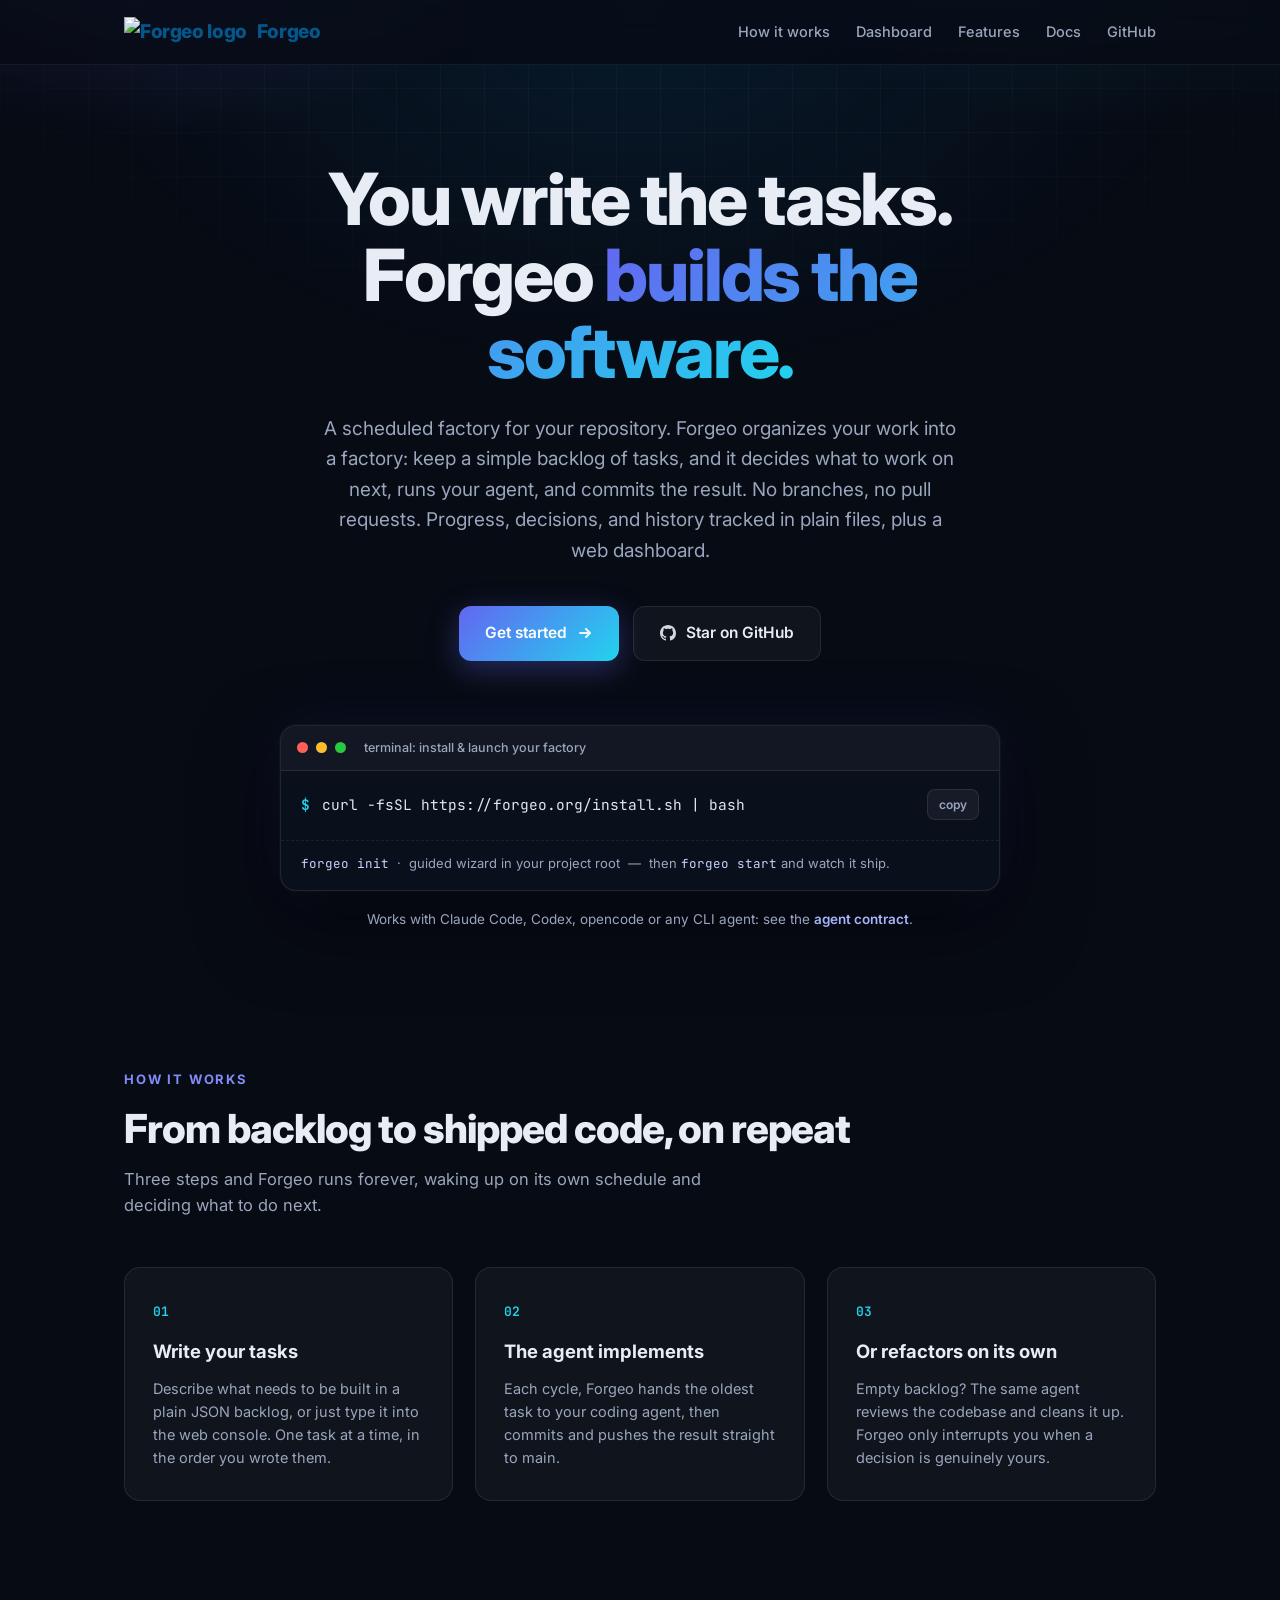
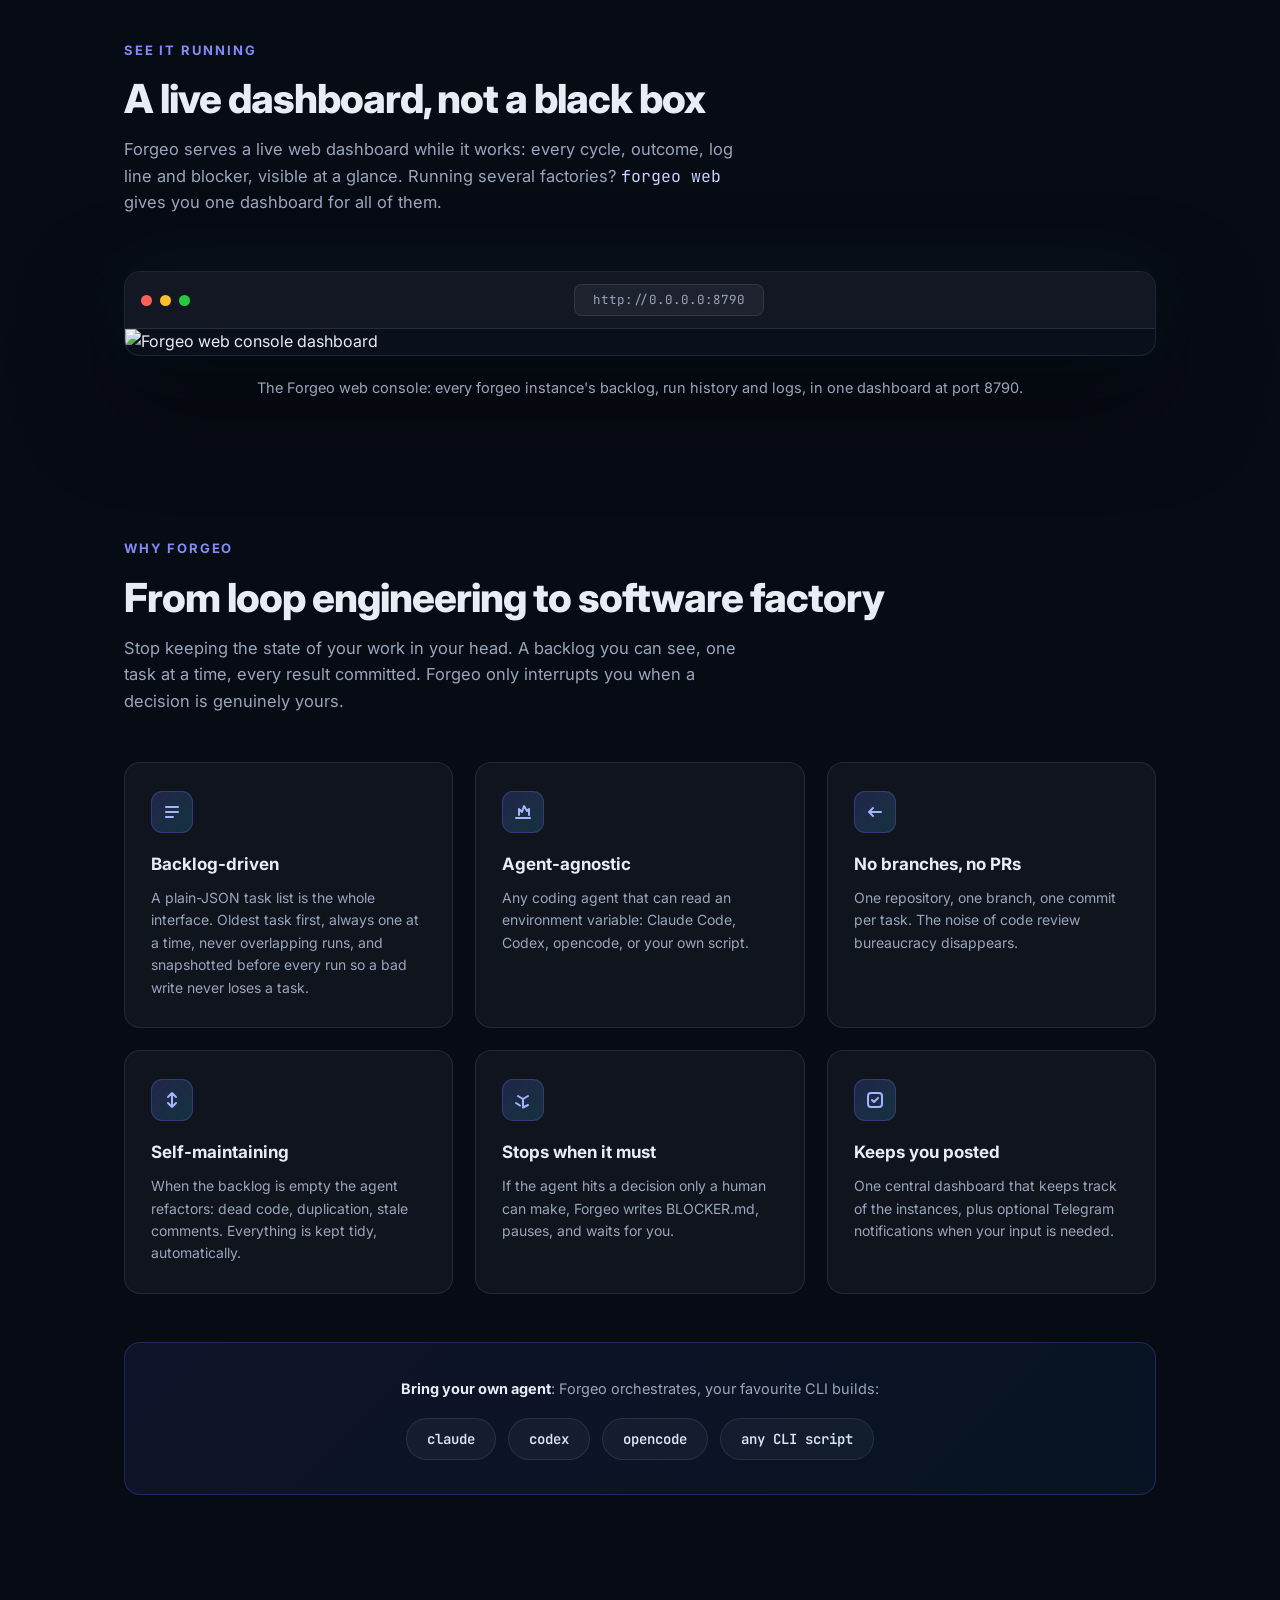
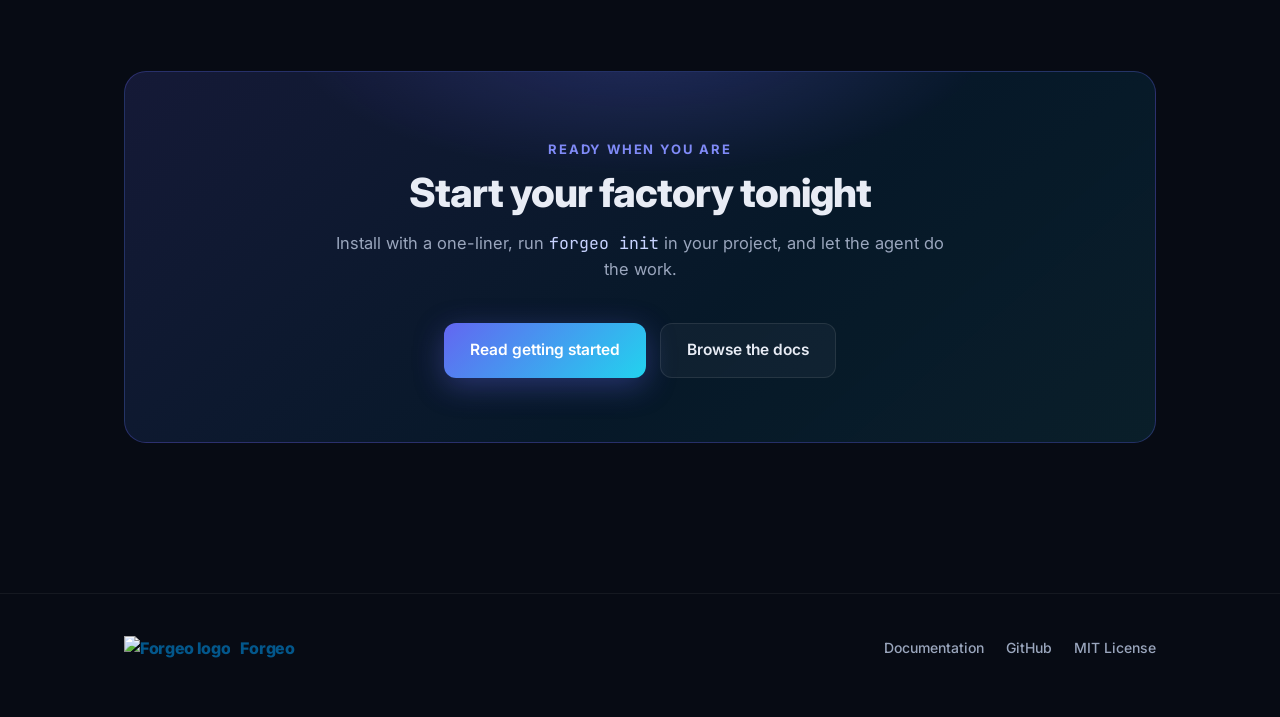
==== www/index.html @ 49a04492 "Snapshot the backlog before each run (#SELF-041)" ====
<!doctype html>
<html lang="en">
<head>
<meta charset="utf-8">
<meta name="viewport" content="width=device-width,initial-scale=1">
<title>Forgeo — The software factory for your coding agent</title>
<meta name="description" content="Forgeo is a software factory for your coding agent: organize your work in a structured backlog and Forgeo runs your agent on each task, committing the results.">
<meta property="og:title" content="Forgeo: The software factory for your coding agent">
<meta property="og:description" content="Turn a backlog into shipped software. An AI agent does the building; Forgeo organizes the work, tracks progress, and commits the results.">
<meta property="og:type" content="website">
<meta property="og:image" content="/img/console.png">
<link rel="icon" href="/img/logo.png">
<link rel="preconnect" href="https://fonts.googleapis.com">
<link rel="preconnect" href="https://fonts.gstatic.com" crossorigin>
<link href="https://fonts.googleapis.com/css2?family=Inter:wght@400;500;600;700;800&family=JetBrains+Mono:wght@400;600&display=swap" rel="stylesheet">
<style>
  :root {
    --bg: #070b14;
    --bg-soft: #0b1120;
    --panel: rgba(255, 255, 255, 0.04);
    --panel-border: rgba(255, 255, 255, 0.09);
    --text: #e8ecf5;
    --muted: #9aa6bd;
    --accent: #6366f1;
    --accent-2: #22d3ee;
    --accent-3: #085688;
    --gradient: linear-gradient(135deg, #6366f1 0%, #22d3ee 100%);
    --radius: 16px;
    --font: "Inter", -apple-system, "Segoe UI", Roboto, Helvetica, Arial, sans-serif;
    --mono: "JetBrains Mono", ui-monospace, SFMono-Regular, Menlo, Consolas, monospace;
  }
  * { margin: 0; padding: 0; box-sizing: border-box; }
  html { scroll-behavior: smooth; }
  body {
    font-family: var(--font);
    background: var(--bg);
    color: var(--text);
    line-height: 1.6;
    -webkit-font-smoothing: antialiased;
    overflow-x: hidden;
  }
  a { color: inherit; text-decoration: none; }
  .wrap { max-width: 1080px; margin: 0 auto; padding: 0 24px; }

  /* ---------- background ---------- */
  .bg-fixed { position: fixed; inset: 0; z-index: -2; background: var(--bg); }
  .bg-glow { position: fixed; inset: -20% -10% auto; z-index: -1; height: 900px; pointer-events: none;
    background:
      radial-gradient(600px 380px at 18% 8%, rgba(99, 102, 241, 0.22), transparent 65%),
      radial-gradient(700px 420px at 82% 4%, rgba(34, 211, 238, 0.13), transparent 65%),
      radial-gradient(800px 500px at 50% 22%, rgba(8, 86, 136, 0.20), transparent 70%);
  }
  .bg-grid { position: fixed; inset: 0; z-index: -1; pointer-events: none;
    background-image:
      linear-gradient(rgba(255,255,255,0.028) 1px, transparent 1px),
      linear-gradient(90deg, rgba(255,255,255,0.028) 1px, transparent 1px);
    background-size: 44px 44px;
    mask-image: radial-gradient(ellipse 90% 55% at 50% 0%, black 35%, transparent 75%);
  }

  /* ---------- nav ---------- */
  nav { position: sticky; top: 0; z-index: 50; backdrop-filter: blur(14px);
    background: rgba(7, 11, 20, 0.72); border-bottom: 1px solid rgba(255,255,255,0.06); }
  .nav-inner { display: flex; align-items: center; gap: 32px; height: 64px; }
  .brand { display: flex; align-items: center; gap: 10px; font-weight: 800; font-size: 19px; letter-spacing: -0.02em; color: #03578b; }
  .brand .logo { height: 30px; width: auto; display: block; }
  .nav-links { display: flex; gap: 26px; margin-left: auto; }
  .nav-links a { color: var(--muted); font-size: 14.5px; font-weight: 500; transition: color .18s; }
  .nav-links a:hover { color: var(--text); }

  /* ---------- hero ---------- */
  header.hero { padding: 96px 0 40px; text-align: center; }
  h1 { margin: 0 auto; max-width: 860px; font-size: clamp(40px, 6.4vw, 72px); font-weight: 800;
    line-height: 1.06; letter-spacing: -0.03em; }
  .grad { background: var(--gradient); -webkit-background-clip: text; background-clip: text; color: transparent; }
  .lead { margin: 24px auto 0; max-width: 640px; font-size: clamp(16px, 2vw, 19px); color: var(--muted); }
  .lead strong { color: var(--text); font-weight: 600; }
  .cta { margin-top: 40px; display: flex; gap: 14px; justify-content: center; flex-wrap: wrap; }
  .btn { display: inline-flex; align-items: center; gap: 10px; padding: 14px 26px; border-radius: 12px;
    font-size: 15.5px; font-weight: 600; transition: transform .15s, box-shadow .2s, background .2s; }
  .btn-primary { background: var(--gradient); color: #fff; box-shadow: 0 8px 30px rgba(99,102,241,0.35); }
  .btn-primary:hover { transform: translateY(-2px); box-shadow: 0 12px 40px rgba(99,102,241,0.5); }
  .btn-secondary { background: var(--panel); border: 1px solid var(--panel-border); color: var(--text); }
  .btn-secondary:hover { transform: translateY(-2px); background: rgba(255,255,255,0.07); }
  .btn svg { opacity: 0.9; }

  /* ---------- install box ---------- */
  .install { margin: 64px auto 0; max-width: 720px; text-align: left; }
  .term { border-radius: var(--radius); border: 1px solid var(--panel-border); overflow: hidden;
    background: #0a0f1c; box-shadow: 0 30px 80px rgba(0,0,0,0.55), 0 0 0 1px rgba(255,255,255,0.03), 0 0 60px rgba(99,102,241,0.10); }
  .term-bar { display: flex; align-items: center; gap: 8px; padding: 12px 16px; background: rgba(255,255,255,0.03);
    border-bottom: 1px solid var(--panel-border); }
  .dot-x { width: 11px; height: 11px; border-radius: 50%; background: #ff5f57; }
  .dot-y { width: 11px; height: 11px; border-radius: 50%; background: #febc2e; }
  .dot-z { width: 11px; height: 11px; border-radius: 50%; background: #28c840; }
  .term-title { margin-left: 10px; font-size: 12.5px; color: var(--muted); font-weight: 500; }
  .term-body { padding: 18px 20px 20px; }
  .cmd { display: flex; align-items: center; gap: 12px; font-family: var(--mono); font-size: 14.5px; }
  .cmd .prompt { color: var(--accent-2); font-weight: 600; flex: none; }
  .cmd .text { color: #dfe6f3; word-break: break-all; }
  .copy { margin-left: auto; flex: none; border: 1px solid var(--panel-border); background: rgba(255,255,255,0.05);
    color: var(--muted); border-radius: 8px; padding: 7px 11px; cursor: pointer; font-size: 12px; font-weight: 600;
    font-family: var(--font); transition: all .15s; }
  .copy:hover { color: var(--text); background: rgba(255,255,255,0.1); }
  .copy.ok { color: #34d399; border-color: rgba(52,211,153,0.4); }
  .term-foot { padding: 12px 20px 16px; font-size: 13px; color: var(--muted); border-top: 1px dashed rgba(255,255,255,0.07); }
  .term-foot code { color: #c7d2fe; font-family: var(--mono); font-size: 12.5px; }
  .hint { margin-top: 18px; text-align: center; font-size: 13.5px; color: var(--muted); }
  .hint a { color: #a5b4fc; font-weight: 600; }
  .hint a:hover { text-decoration: underline; }

  /* ---------- sections ---------- */
  section { padding: 96px 0 40px; }
  .eyebrow { font-size: 13px; font-weight: 700; letter-spacing: 0.14em; text-transform: uppercase; color: #818cf8; }
  h2 { margin-top: 14px; font-size: clamp(28px, 4vw, 40px); font-weight: 800; letter-spacing: -0.025em; line-height: 1.15; }
  .sub { margin-top: 14px; max-width: 620px; color: var(--muted); font-size: 16.5px; }

  /* ---------- how it works ---------- */
  .steps { display: grid; grid-template-columns: repeat(3, 1fr); gap: 22px; margin-top: 48px; }
  .step { position: relative; padding: 30px 28px; border-radius: var(--radius); background: var(--panel);
    border: 1px solid var(--panel-border); transition: transform .2s, border-color .2s; }
  .step:hover { transform: translateY(-4px); border-color: rgba(99,102,241,0.4); }
  .step-num { font-family: var(--mono); font-size: 13px; font-weight: 600; color: var(--accent-2); }
  .step h3 { margin-top: 14px; font-size: 18.5px; font-weight: 700; }
  .step p { margin-top: 10px; font-size: 14.5px; color: var(--muted); }

  /* ---------- screenshot ---------- */
  .shot-wrap { margin-top: 56px; }
  .browser { border-radius: var(--radius); border: 1px solid var(--panel-border); overflow: hidden;
    background: #0a0f1c; box-shadow: 0 40px 100px rgba(0,0,0,0.6), 0 0 80px rgba(34,211,238,0.07); }
  .browser-bar { display: flex; align-items: center; gap: 8px; padding: 12px 16px; background: rgba(255,255,255,0.03);
    border-bottom: 1px solid var(--panel-border); }
  .url-pill { margin-left: auto; margin-right: auto; padding: 5px 18px; border-radius: 8px; background: rgba(255,255,255,0.05);
    border: 1px solid var(--panel-border); font-size: 12.5px; color: var(--muted); font-family: var(--mono); }
  .browser img { display: block; width: 100%; height: auto; }
  .shot-caption { margin-top: 20px; text-align: center; color: var(--muted); font-size: 14.5px; }

  /* ---------- features ---------- */
  .feats { display: grid; grid-template-columns: repeat(3, 1fr); gap: 22px; margin-top: 48px; }
  .feat { padding: 28px 26px; border-radius: var(--radius); background: var(--panel); border: 1px solid var(--panel-border);
    transition: transform .2s, border-color .2s; }
  .feat:hover { transform: translateY(-4px); border-color: rgba(34,211,238,0.35); }
  .feat-icon { width: 42px; height: 42px; border-radius: 11px; display: flex; align-items: center; justify-content: center;
    background: linear-gradient(135deg, rgba(99,102,241,0.22), rgba(34,211,238,0.16)); border: 1px solid rgba(99,102,241,0.3); }
  .feat h3 { margin-top: 18px; font-size: 17px; font-weight: 700; }
  .feat p { margin-top: 9px; font-size: 14px; color: var(--muted); }

  /* ---------- agents strip ---------- */
  .agents { margin-top: 48px; padding: 34px 32px; border-radius: var(--radius); text-align: center;
    background: linear-gradient(135deg, rgba(99,102,241,0.10), rgba(8,86,136,0.12));
    border: 1px solid rgba(99,102,241,0.25); }
  .agents p { color: var(--muted); font-size: 14.5px; }
  .agent-chips { display: flex; gap: 12px; justify-content: center; flex-wrap: wrap; margin-top: 18px; }
  .chip { padding: 9px 20px; border-radius: 999px; border: 1px solid var(--panel-border); background: rgba(255,255,255,0.04);
    font-family: var(--mono); font-size: 14px; font-weight: 600; color: #dbe4f5; }

  /* ---------- final cta ---------- */
  .cta-box { margin-top: 40px; padding: 64px 32px; text-align: center; border-radius: 22px;
    background: linear-gradient(140deg, rgba(99,102,241,0.16), rgba(8,86,136,0.18) 60%, rgba(34,211,238,0.10));
    border: 1px solid rgba(99,102,241,0.3); position: relative; overflow: hidden; }
  .cta-box::before { content: ""; position: absolute; inset: 0; pointer-events: none;
    background: radial-gradient(500px 200px at 50% -10%, rgba(99,102,241,0.25), transparent 70%); }
  .cta-box h2 { margin-top: 8px; }
  .cta-box .sub { margin-left: auto; margin-right: auto; }

  /* ---------- footer ---------- */
  footer { margin-top: 110px; border-top: 1px solid rgba(255,255,255,0.06); padding: 42px 0 56px; }
  .foot { display: flex; align-items: center; gap: 24px; flex-wrap: wrap; }
  .foot .brand { font-size: 16px; }
  .foot .brand .logo { height: 24px; }
  .foot-links { display: flex; gap: 22px; margin-left: auto; }
  .foot-links a { color: var(--muted); font-size: 14px; font-weight: 500; }
  .foot-links a:hover { color: var(--text); }
  .foot-note { margin-top: 26px; font-size: 13px; color: #6b7688; }
  .foot-note a { color: #a5b4fc; font-weight: 600; }
  .foot-note a:hover { text-decoration: underline; }

  @media (max-width: 860px) {
    .steps, .feats { grid-template-columns: 1fr; }
    .nav-links { display: none; }
    header.hero { padding-top: 64px; }
    .url-pill { display: none; }
  }
</style>
</head>
<body>
<div class="bg-fixed"></div>
<div class="bg-glow"></div>
<div class="bg-grid"></div>

<nav>
  <div class="wrap nav-inner">
    <a class="brand" href="/">
      <img class="logo" src="/img/logo.png" alt="Forgeo logo">
      Forgeo
    </a>
    <div class="nav-links">
      <a href="#how">How it works</a>
      <a href="#console">Dashboard</a>
      <a href="#features">Features</a>
      <a href="/docs/">Docs</a>
      <a href="https://github.com/lucaGazzola/forgeo">GitHub</a>
    </div>
  </div>
</nav>

<header class="hero">
  <div class="wrap">
    <h1>You write the tasks.<br>Forgeo <span class="grad">builds the software.</span></h1>
    <p class="lead">
      A scheduled factory for your repository. Forgeo organizes your work into a factory:
      keep a simple backlog of tasks, and it decides what to work on next, runs
      your agent, and commits the result. No branches,
      no pull requests. Progress, decisions, and history tracked in plain
      files, plus a web dashboard.
    </p>
    <div class="cta">
      <a class="btn btn-primary" href="/docs/getting-started/">
        Get started
        <svg width="16" height="16" viewBox="0 0 16 16" fill="none"><path d="M3 8h9M9 4l4 4-4 4" stroke="currentColor" stroke-width="2" stroke-linecap="round" stroke-linejoin="round"/></svg>
      </a>
      <a class="btn btn-secondary" href="https://github.com/lucaGazzola/forgeo">
        <svg width="16" height="16" viewBox="0 0 16 16" fill="currentColor"><path d="M8 0C3.58 0 0 3.58 0 8c0 3.54 2.29 6.53 5.47 7.59.4.07.55-.17.55-.38 0-.19-.01-.82-.01-1.49-2.01.37-2.53-.49-2.69-.94-.09-.23-.48-.94-.82-1.13-.28-.15-.68-.52-.01-.53.63-.01 1.08.58 1.23.82.72 1.21 1.87.87 2.33.66.07-.52.28-.87.51-1.07-1.78-.2-3.64-.89-3.64-3.95 0-.87.31-1.59.82-2.15-.08-.2-.36-1.02.08-2.12 0 0 .67-.21 2.2.82.64-.18 1.32-.27 2-.27.68 0 1.36.09 2 .27 1.53-1.04 2.2-.82 2.2-.82.44 1.1.16 1.92.08 2.12.51.56.82 1.27.82 2.15 0 3.07-1.87 3.75-3.65 3.95.29.25.54.73.54 1.48 0 1.07-.01 1.93-.01 2.2 0 .21.15.46.55.38A8.01 8.01 0 0 0 16 8c0-4.42-3.58-8-8-8Z"/></svg>
        Star on GitHub
      </a>
    </div>

    <div class="install">
      <div class="term">
        <div class="term-bar">
          <span class="dot-x"></span><span class="dot-y"></span><span class="dot-z"></span>
          <span class="term-title">terminal: install &amp; launch your factory</span>
        </div>
        <div class="term-body">
          <div class="cmd">
            <span class="prompt">$</span>
            <span class="text">curl -fsSL https://forgeo.org/install.sh | bash</span>
            <button class="copy" data-copy="curl -fsSL https://forgeo.org/install.sh | bash">copy</button>
          </div>
        </div>
        <div class="term-foot">
          <code>forgeo init</code> &nbsp;·&nbsp; guided wizard in your project root &nbsp;—&nbsp; then <code>forgeo start</code> and watch it ship.
        </div>
      </div>
      <p class="hint">Works with Claude Code, Codex, opencode or any CLI agent: see the <a href="/docs/agent-contract/">agent contract</a>.</p>
    </div>
  </div>
</header>

<section id="how">
  <div class="wrap">
    <span class="eyebrow">How it works</span>
    <h2>From backlog to shipped code, on repeat</h2>
    <p class="sub">Three steps and Forgeo runs forever, waking up on its own schedule and deciding what to do next.</p>
    <div class="steps">
      <div class="step">
        <span class="step-num">01</span>
        <h3>Write your tasks</h3>
        <p>Describe what needs to be built in a plain JSON backlog, or just type it into the web console. One task at a time, in the order you wrote them.</p>
      </div>
      <div class="step">
        <span class="step-num">02</span>
        <h3>The agent implements</h3>
        <p>Each cycle, Forgeo hands the oldest task to your coding agent, then commits and pushes the result straight to main.</p>
      </div>
      <div class="step">
        <span class="step-num">03</span>
        <h3>Or refactors on its own</h3>
        <p>Empty backlog? The same agent reviews the codebase and cleans it up. Forgeo only interrupts you when a decision is genuinely yours.</p>
      </div>
    </div>
  </div>
</section>

<section id="console">
  <div class="wrap">
    <span class="eyebrow">See it running</span>
    <h2>A live dashboard, not a black box</h2>
    <p class="sub">Forgeo serves a live web dashboard while it works: every cycle, outcome, log line and blocker, visible at a glance. Running several factories? <code style="font-family:var(--mono);color:#c7d2fe">forgeo web</code> gives you one dashboard for all of them.</p>
    <div class="shot-wrap">
      <div class="browser">
        <div class="browser-bar">
          <span class="dot-x"></span><span class="dot-y"></span><span class="dot-z"></span>
          <span class="url-pill">http://0.0.0.0:8790</span>
        </div>
        <img src="/img/console.png" alt="Forgeo web console dashboard">
      </div>
      <p class="shot-caption">The Forgeo web console: every forgeo instance's backlog, run history and logs, in one dashboard at port 8790.</p>
    </div>
  </div>
</section>

<section id="features">
  <div class="wrap">
    <span class="eyebrow">Why Forgeo</span>
    <h2>From loop engineering to software factory</h2>
    <p class="sub">Stop keeping the state of your work in your head. A backlog you can see, one task at a time, every result committed. Forgeo only interrupts you when a decision is genuinely yours.</p>
    <div class="feats">
      <div class="feat">
        <div class="feat-icon">
          <svg width="20" height="20" viewBox="0 0 20 20" fill="none"><path d="M4 5h12M4 10h12M4 15h7" stroke="#a5b4fc" stroke-width="2" stroke-linecap="round"/></svg>
        </div>
        <h3>Backlog-driven</h3>
        <p>A plain-JSON task list is the whole interface. Oldest task first, always one at a time, never overlapping runs, and snapshotted before every run so a bad write never loses a task.</p>
      </div>
      <div class="feat">
        <div class="feat-icon">
          <svg width="20" height="20" viewBox="0 0 20 20" fill="none"><path d="M3 16h14M6 13V7l3 3 2-6 3 5 2-2v6" stroke="#a5b4fc" stroke-width="2" stroke-linecap="round" stroke-linejoin="round"/></svg>
        </div>
        <h3>Agent-agnostic</h3>
        <p>Any coding agent that can read an environment variable: Claude Code, Codex, opencode, or your own script.</p>
      </div>
      <div class="feat">
        <div class="feat-icon">
          <svg width="20" height="20" viewBox="0 0 20 20" fill="none"><path d="M4 10h12M4 10l4-4M4 10l4 4" stroke="#a5b4fc" stroke-width="2" stroke-linecap="round" stroke-linejoin="round"/></svg>
        </div>
        <h3>No branches, no PRs</h3>
        <p>One repository, one branch, one commit per task. The noise of code review bureaucracy disappears.</p>
      </div>
      <div class="feat">
        <div class="feat-icon">
          <svg width="20" height="20" viewBox="0 0 20 20" fill="none"><path d="M10 3v14M10 3L6 7M10 3l4 4M10 17l-4-4M10 17l4-4" stroke="#a5b4fc" stroke-width="2" stroke-linecap="round" stroke-linejoin="round"/></svg>
        </div>
        <h3>Self-maintaining</h3>
        <p>When the backlog is empty the agent refactors: dead code, duplication, stale comments. Everything is kept tidy, automatically.</p>
      </div>
      <div class="feat">
        <div class="feat-icon">
          <svg width="20" height="20" viewBox="0 0 20 20" fill="none"><path d="M10 9l5-3M10 9v7M10 9 5 6M3 13l4 2.5M10 17.5 15 15" stroke="#a5b4fc" stroke-width="2" stroke-linecap="round" stroke-linejoin="round"/></svg>
        </div>
        <h3>Stops when it must</h3>
        <p>If the agent hits a decision only a human can make, Forgeo writes BLOCKER.md, pauses, and waits for you.</p>
      </div>
      <div class="feat">
        <div class="feat-icon">
          <svg width="20" height="20" viewBox="0 0 20 20" fill="none"><rect x="3" y="3" width="14" height="14" rx="3" stroke="#a5b4fc" stroke-width="2"/><path d="M7 10l2 2 4-4" stroke="#a5b4fc" stroke-width="2" stroke-linecap="round" stroke-linejoin="round"/></svg>
        </div>
        <h3>Keeps you posted</h3>
        <p>One central dashboard that keeps track of the instances, plus optional Telegram notifications when your input is needed.</p>
      </div>
    </div>

    <div class="agents">
      <p><strong style="color:var(--text)">Bring your own agent</strong>: Forgeo orchestrates, your favourite CLI builds:</p>
      <div class="agent-chips">
        <span class="chip">claude</span>
        <span class="chip">codex</span>
        <span class="chip">opencode</span>
        <span class="chip">any CLI script</span>
      </div>
    </div>
  </div>
</section>

<section>
  <div class="wrap">
    <div class="cta-box">
      <span class="eyebrow">Ready when you are</span>
      <h2>Start your factory tonight</h2>
      <p class="sub">Install with a one-liner, run <code style="font-family:var(--mono);color:#c7d2fe">forgeo init</code> in your project, and let the agent do the work.</p>
      <div class="cta">
        <a class="btn btn-primary" href="/docs/getting-started/">Read getting started</a>
        <a class="btn btn-secondary" href="/docs/">Browse the docs</a>
      </div>
    </div>
  </div>
</section>

<footer>
  <div class="wrap">
    <div class="foot">
      <a class="brand" href="/">
        <img class="logo" src="/img/logo.png" alt="Forgeo logo">
        Forgeo
      </a>
      <div class="foot-links">
        <a href="/docs/">Documentation</a>
        <a href="https://github.com/lucaGazzola/forgeo">GitHub</a>
        <a href="https://github.com/lucaGazzola/forgeo/blob/main/LICENSE">MIT License</a>
      </div>
    </div>
  </div>
</footer>

<script>
  document.querySelectorAll(".copy").forEach(function (btn) {
    btn.addEventListener("click", function () {
      var text = btn.getAttribute("data-copy");
      navigator.clipboard.writeText(text).then(function () {
        btn.textContent = "copied";
        btn.classList.add("ok");
        setTimeout(function () { btn.textContent = "copy"; btn.classList.remove("ok"); }, 1800);
      });
    });
  });
</script>
</body>
</html>
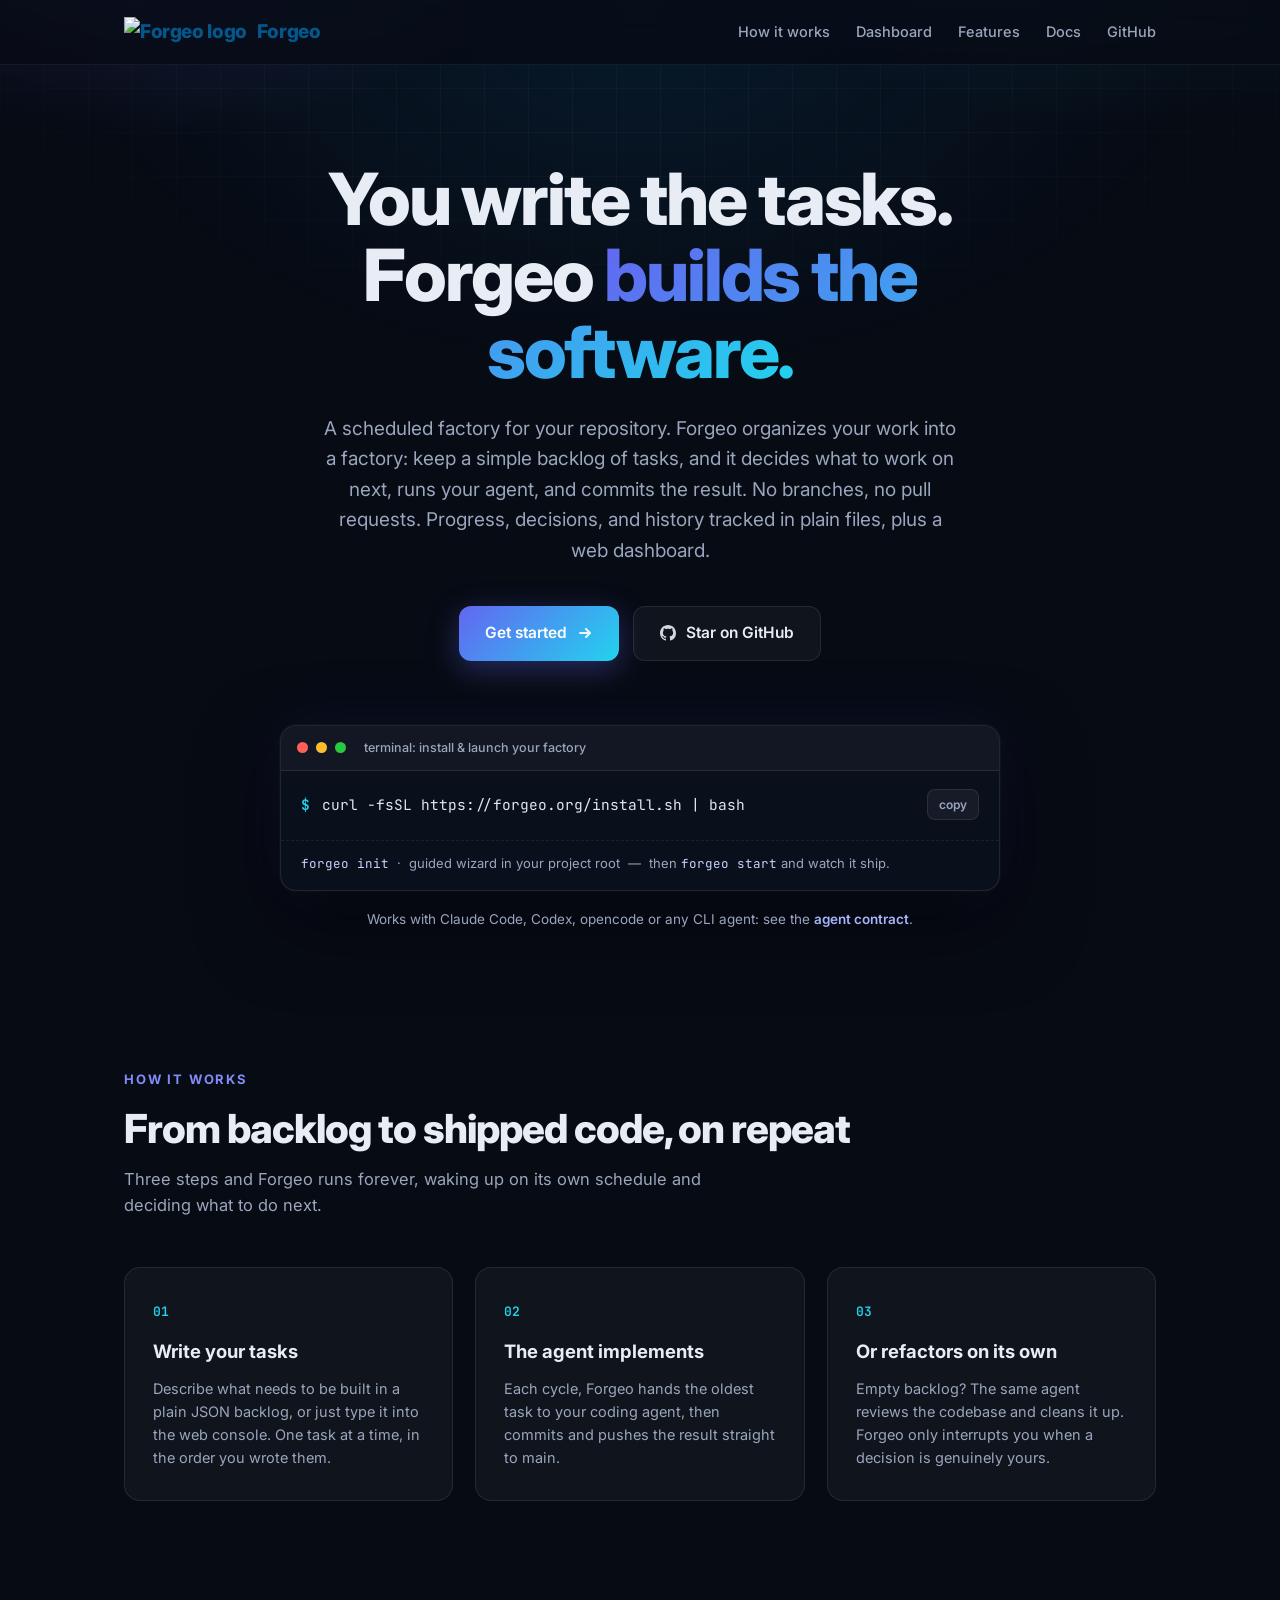
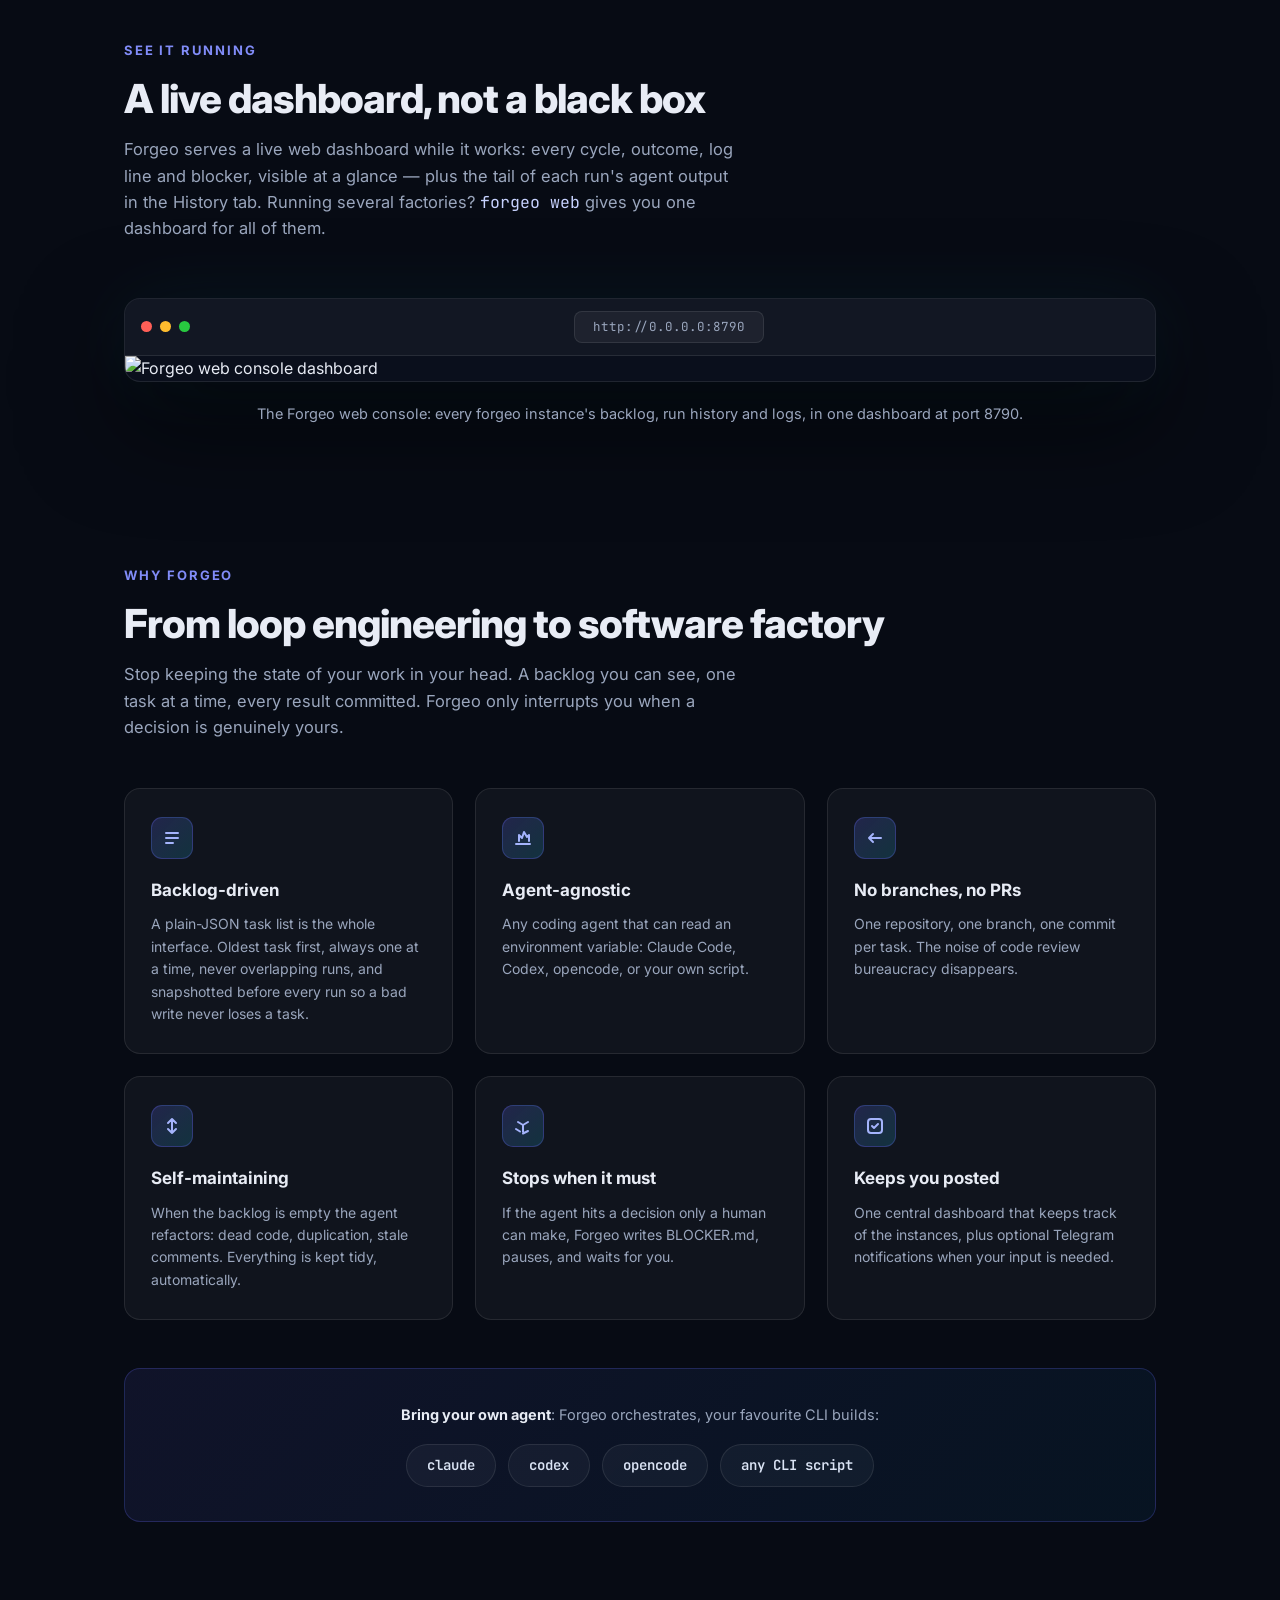
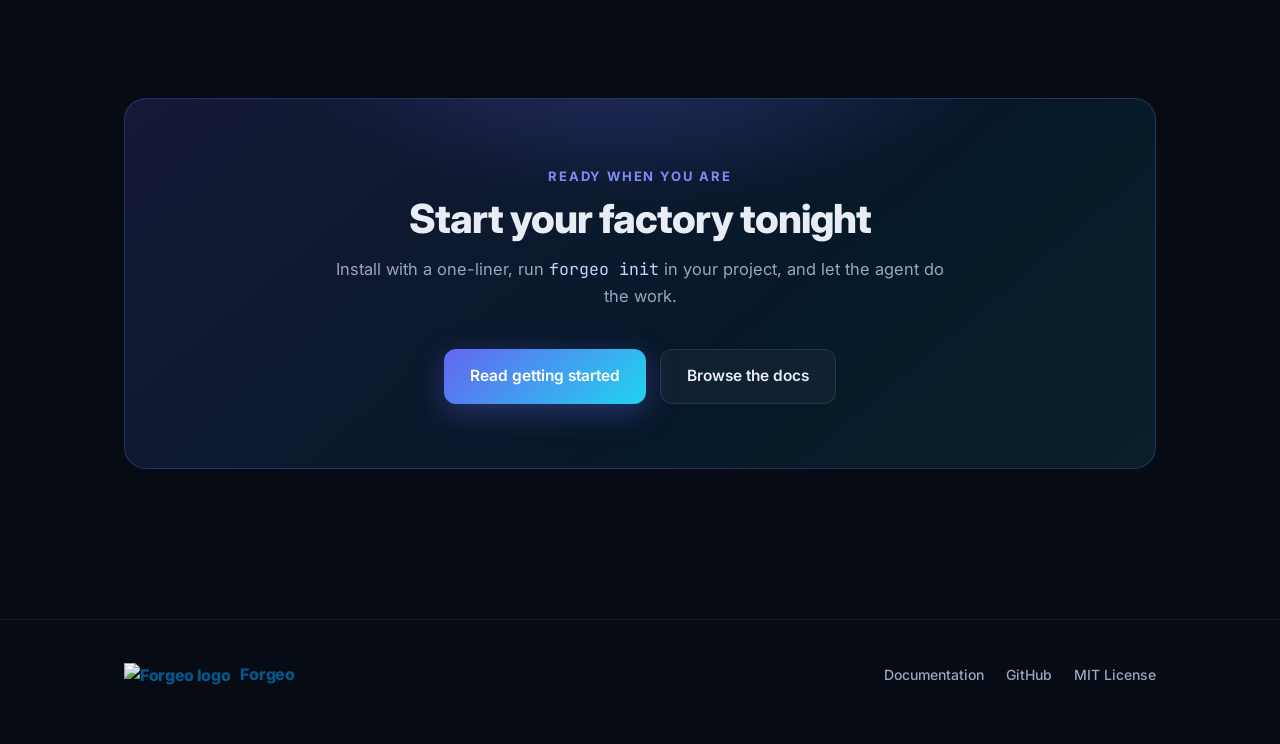
==== commit af24c1e4: "Persist bounded agent output per run and show it in the web console" ====
--- a/www/index.html
+++ b/www/index.html
@@ -276,7 +276,7 @@
   <div class="wrap">
     <span class="eyebrow">See it running</span>
     <h2>A live dashboard, not a black box</h2>
-    <p class="sub">Forgeo serves a live web dashboard while it works: every cycle, outcome, log line and blocker, visible at a glance. Running several factories? <code style="font-family:var(--mono);color:#c7d2fe">forgeo web</code> gives you one dashboard for all of them.</p>
+    <p class="sub">Forgeo serves a live web dashboard while it works: every cycle, outcome, log line and blocker, visible at a glance — plus the tail of each run's agent output in the History tab. Running several factories? <code style="font-family:var(--mono);color:#c7d2fe">forgeo web</code> gives you one dashboard for all of them.</p>
     <div class="shot-wrap">
       <div class="browser">
         <div class="browser-bar">
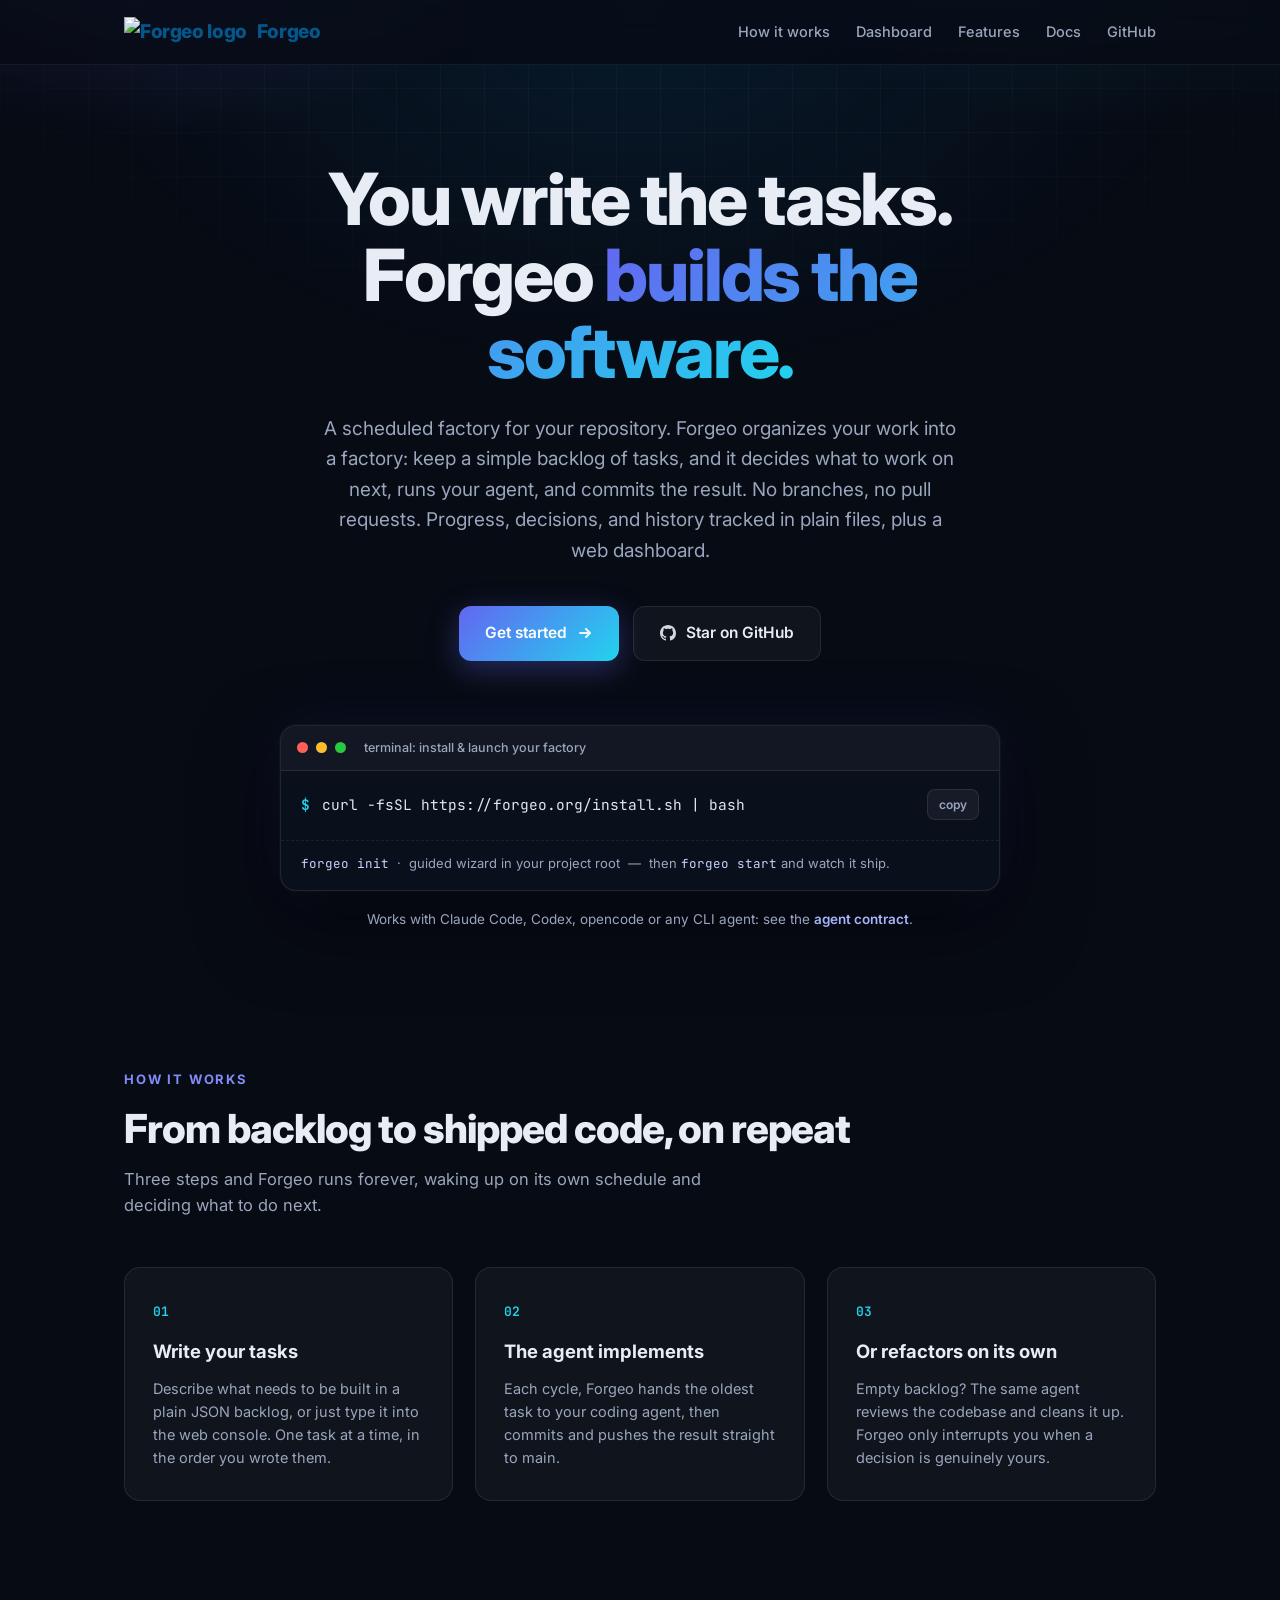
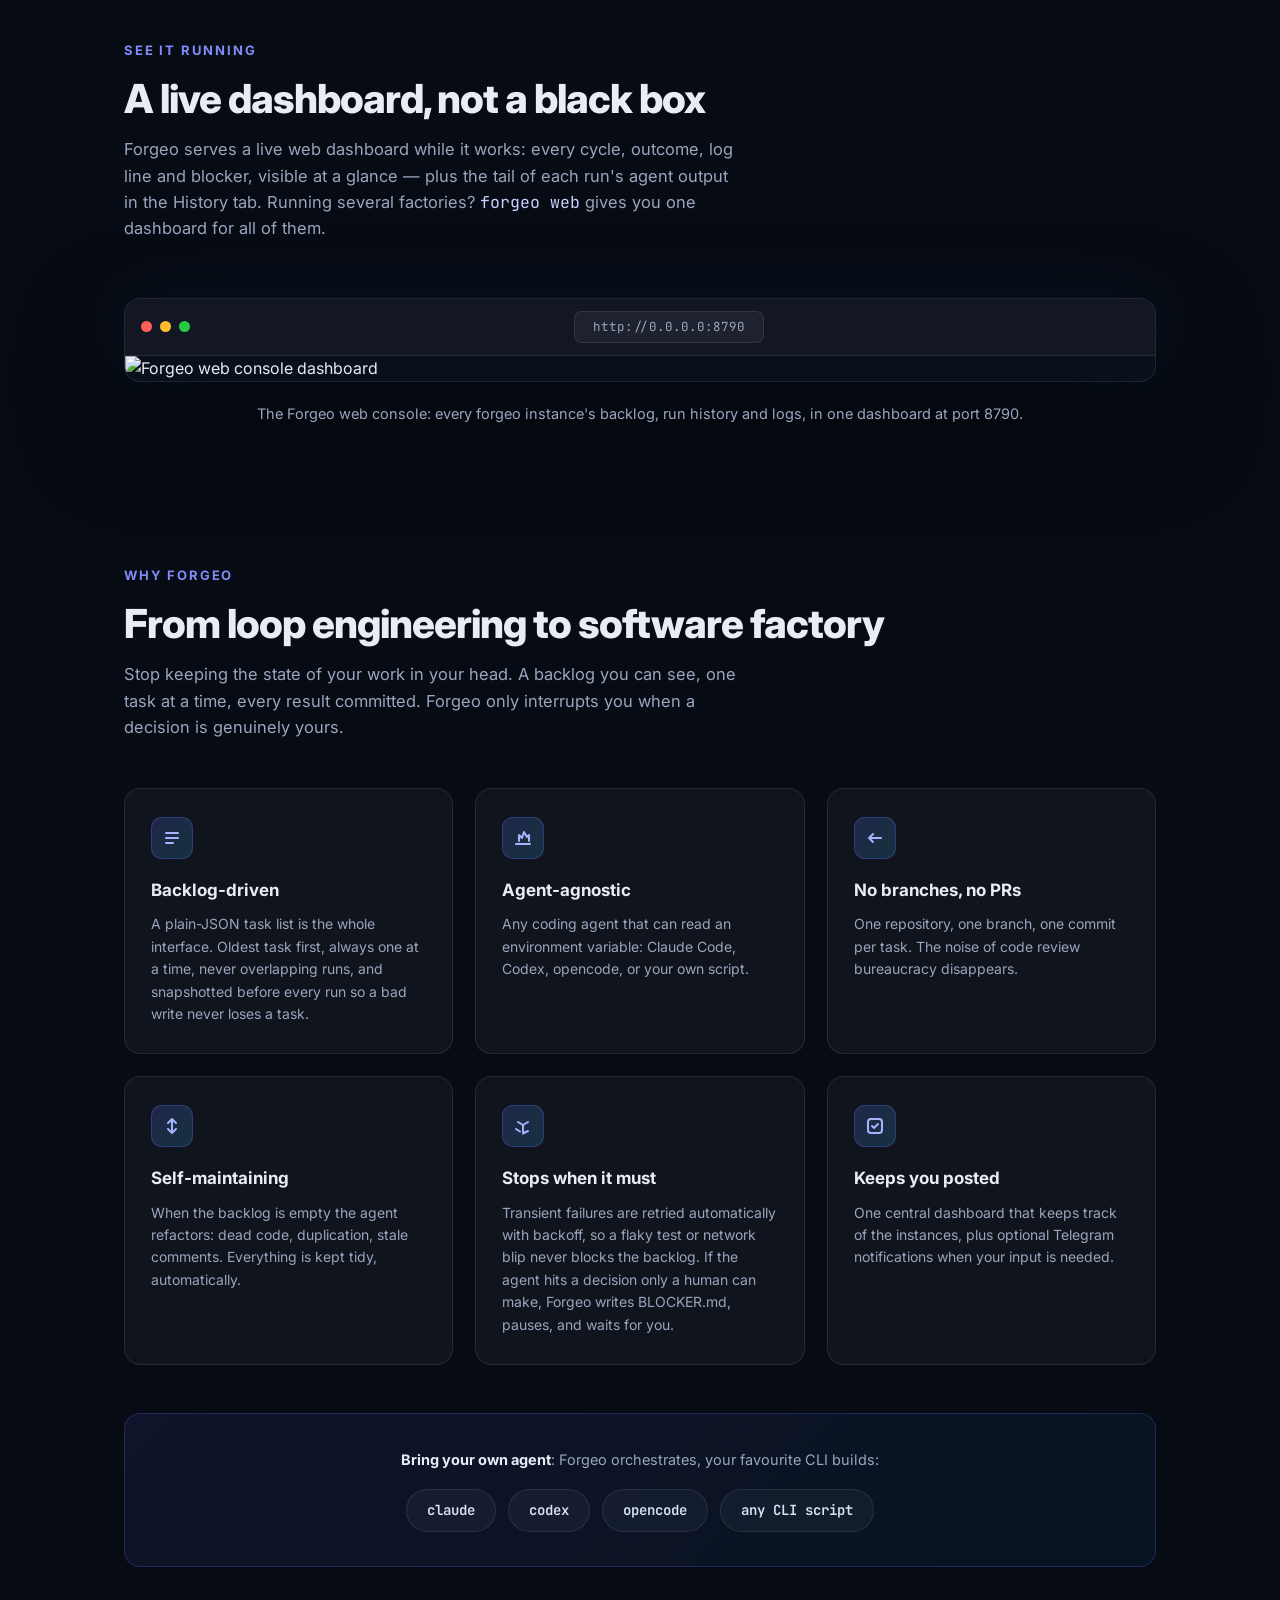
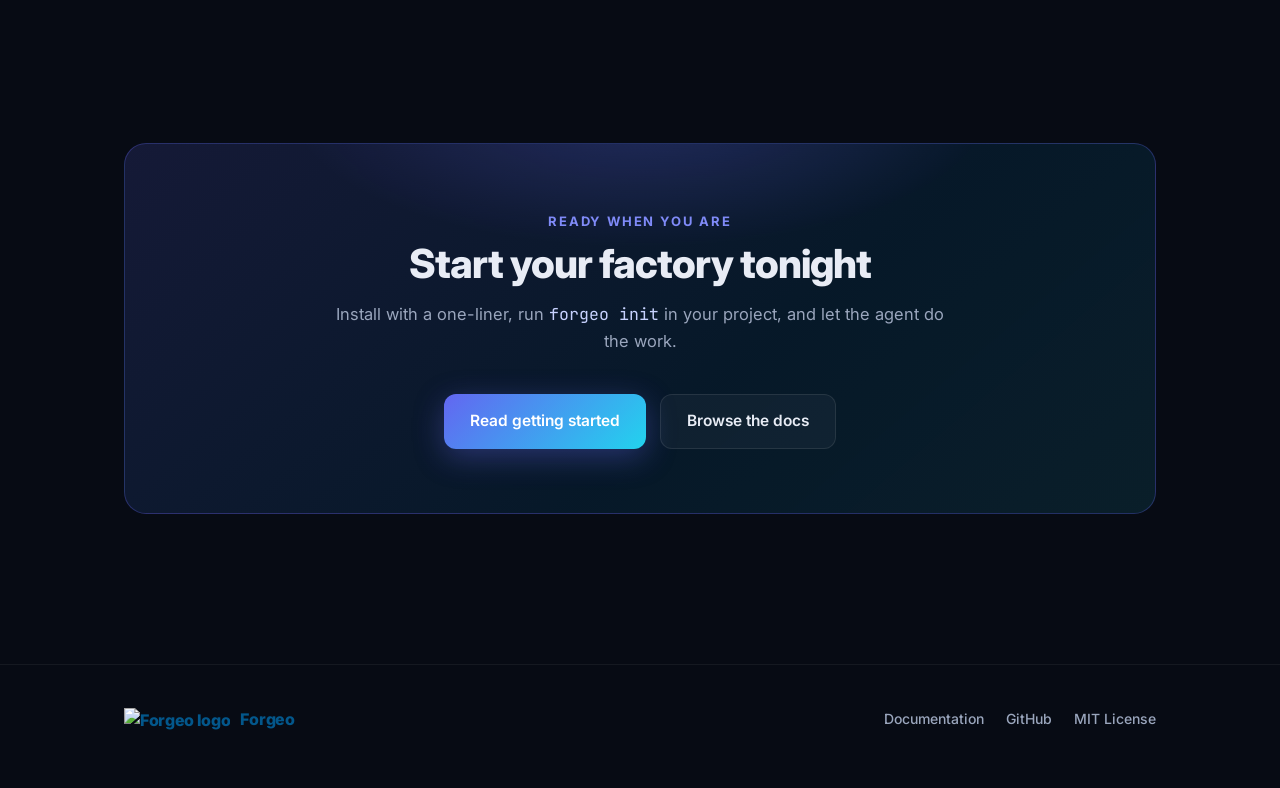
==== commit ceffc7e3: "Auto-retry FAILED tasks with backoff" ====
--- a/www/index.html
+++ b/www/index.html
@@ -329,7 +329,7 @@
           <svg width="20" height="20" viewBox="0 0 20 20" fill="none"><path d="M10 9l5-3M10 9v7M10 9 5 6M3 13l4 2.5M10 17.5 15 15" stroke="#a5b4fc" stroke-width="2" stroke-linecap="round" stroke-linejoin="round"/></svg>
         </div>
         <h3>Stops when it must</h3>
-        <p>If the agent hits a decision only a human can make, Forgeo writes BLOCKER.md, pauses, and waits for you.</p>
+        <p>Transient failures are retried automatically with backoff, so a flaky test or network blip never blocks the backlog. If the agent hits a decision only a human can make, Forgeo writes BLOCKER.md, pauses, and waits for you.</p>
       </div>
       <div class="feat">
         <div class="feat-icon">
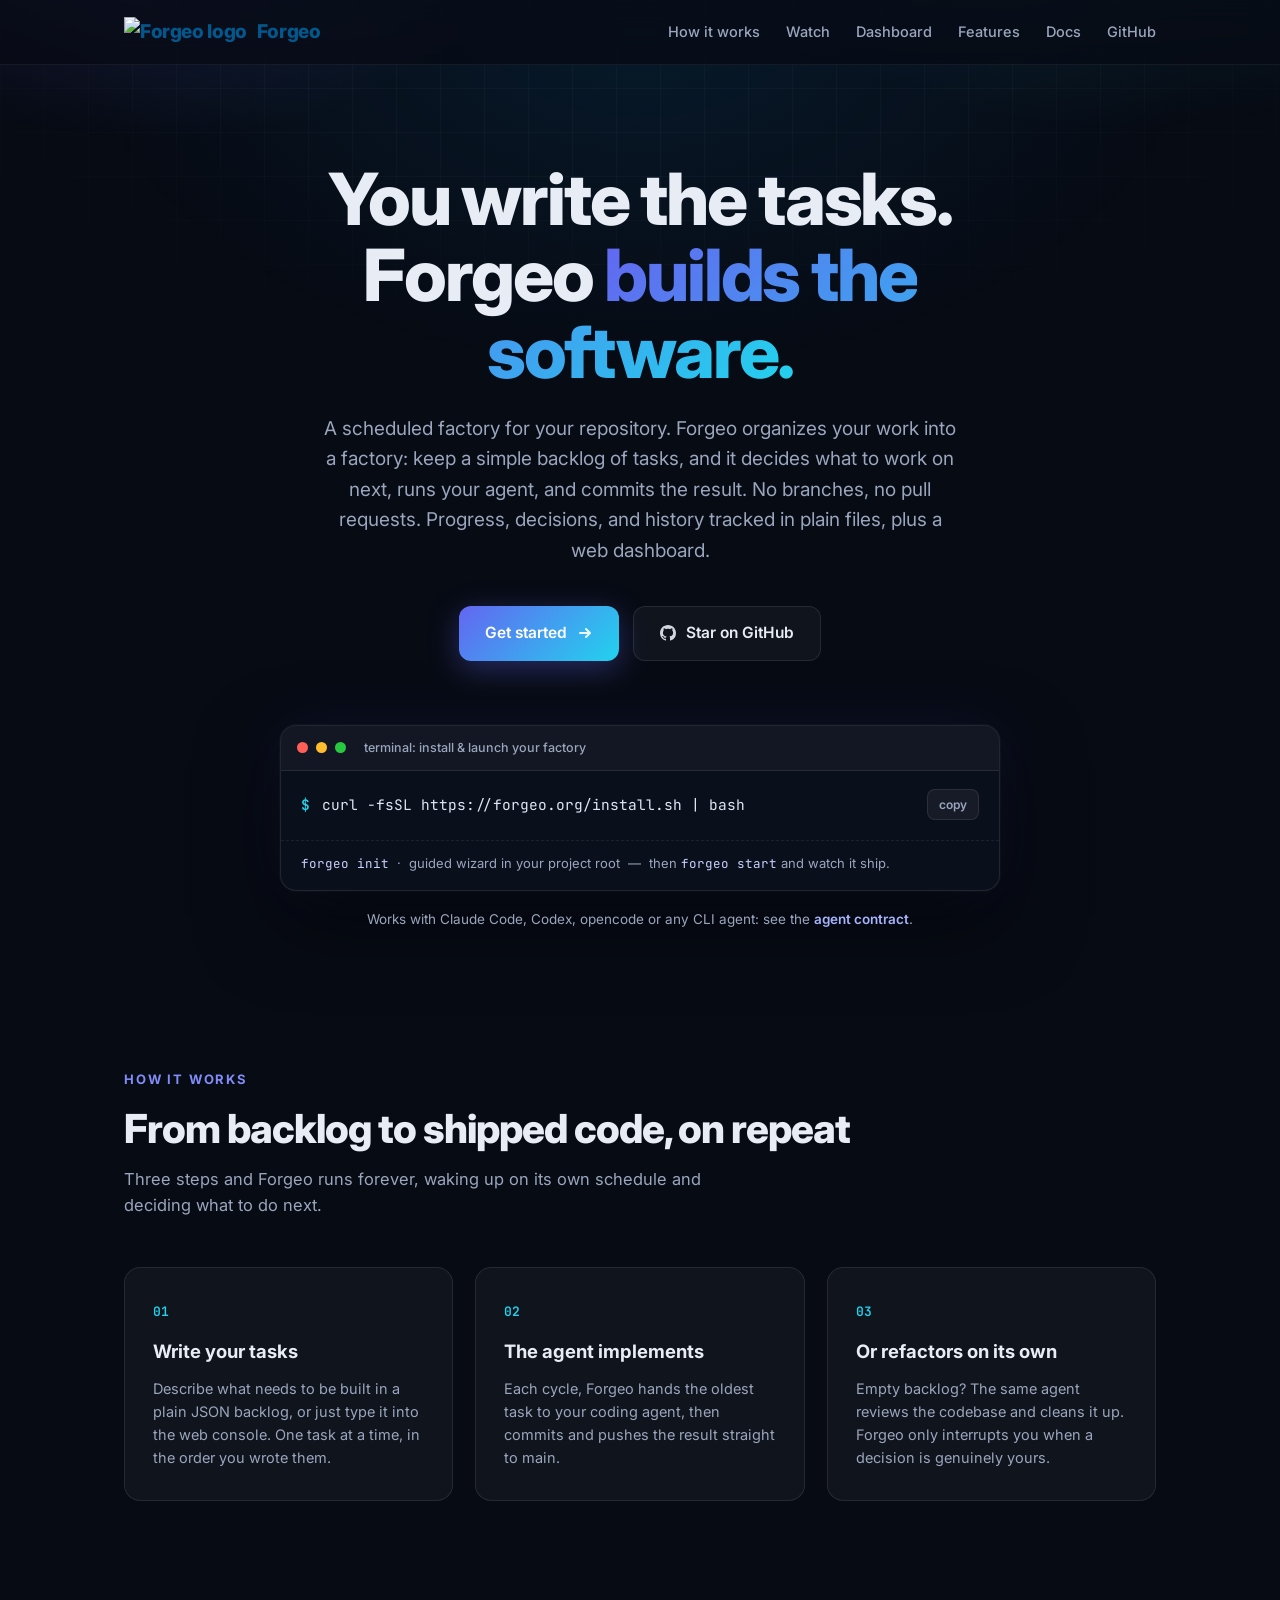
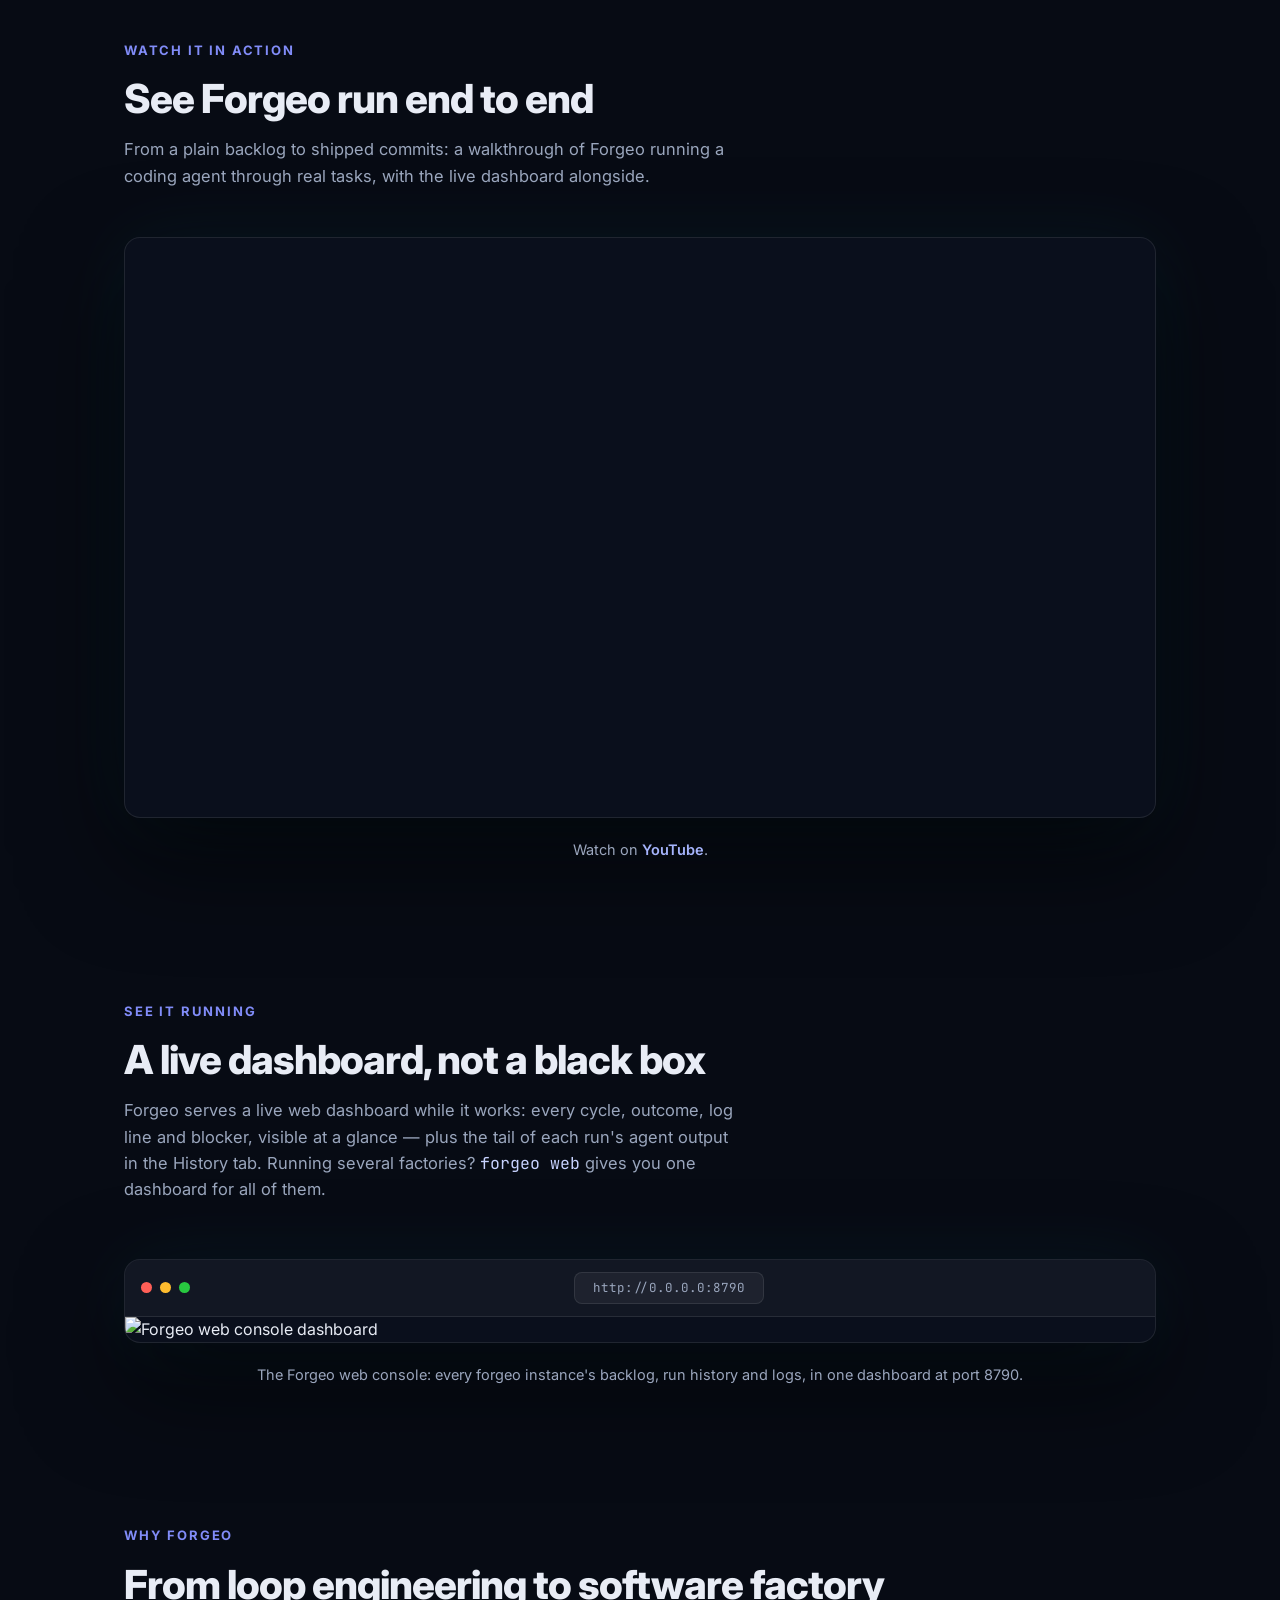
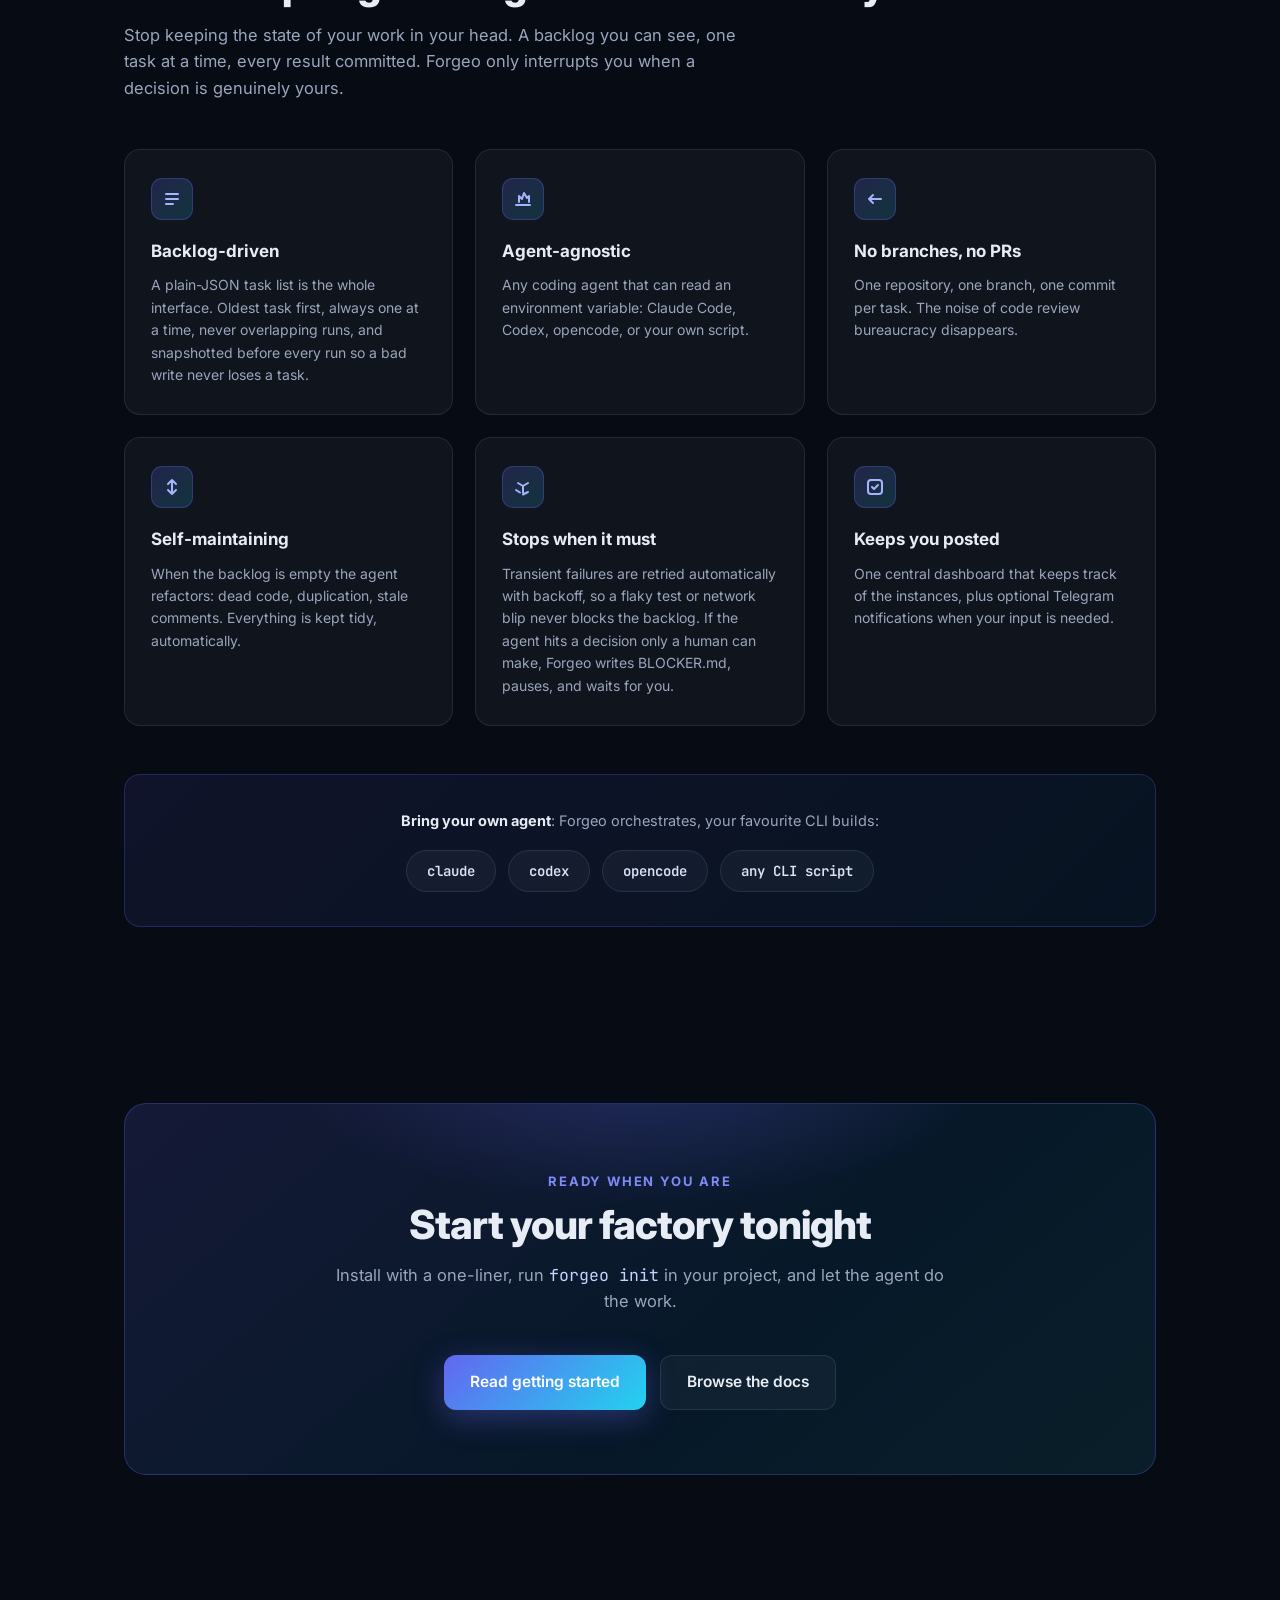
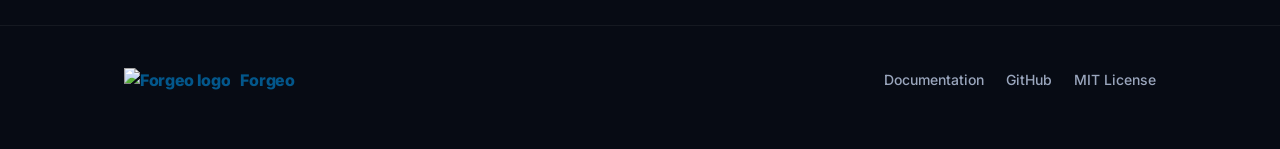
==== commit 2b61ec20: "Embed Forgeo intro video on the landing page" ====
--- a/www/index.html
+++ b/www/index.html
@@ -124,6 +124,15 @@
   .step h3 { margin-top: 14px; font-size: 18.5px; font-weight: 700; }
   .step p { margin-top: 10px; font-size: 14.5px; color: var(--muted); }
 
+  /* ---------- video ---------- */
+  .video-wrap { margin-top: 48px; }
+  .video-frame { border-radius: var(--radius); border: 1px solid var(--panel-border); overflow: hidden;
+    background: #0a0f1c; box-shadow: 0 40px 100px rgba(0,0,0,0.6), 0 0 80px rgba(34,211,238,0.07); }
+  .video-frame iframe { display: block; width: 100%; aspect-ratio: 16 / 9; border: 0; }
+  .video-caption { margin-top: 20px; text-align: center; color: var(--muted); font-size: 14.5px; }
+  .video-caption a { color: #a5b4fc; font-weight: 600; }
+  .video-caption a:hover { text-decoration: underline; }
+
   /* ---------- screenshot ---------- */
   .shot-wrap { margin-top: 56px; }
   .browser { border-radius: var(--radius); border: 1px solid var(--panel-border); overflow: hidden;
@@ -196,6 +205,7 @@
     </a>
     <div class="nav-links">
       <a href="#how">How it works</a>
+      <a href="#watch">Watch</a>
       <a href="#console">Dashboard</a>
       <a href="#features">Features</a>
       <a href="/docs/">Docs</a>
@@ -272,6 +282,20 @@
   </div>
 </section>
 
+<section id="watch">
+  <div class="wrap">
+    <span class="eyebrow">Watch it in action</span>
+    <h2>See Forgeo run end to end</h2>
+    <p class="sub">From a plain backlog to shipped commits: a walkthrough of Forgeo running a coding agent through real tasks, with the live dashboard alongside.</p>
+    <div class="video-wrap">
+      <div class="video-frame">
+        <iframe src="https://www.youtube.com/embed/D3Q2W84Qggo" title="Forgeo in action" loading="lazy" allow="accelerometer; autoplay; clipboard-write; encrypted-media; gyroscope; picture-in-picture; web-share" referrerpolicy="strict-origin-when-cross-origin" allowfullscreen></iframe>
+      </div>
+      <p class="video-caption">Watch on <a href="https://www.youtube.com/watch?v=D3Q2W84Qggo">YouTube</a>.</p>
+    </div>
+  </div>
+</section>
+
 <section id="console">
   <div class="wrap">
     <span class="eyebrow">See it running</span>
